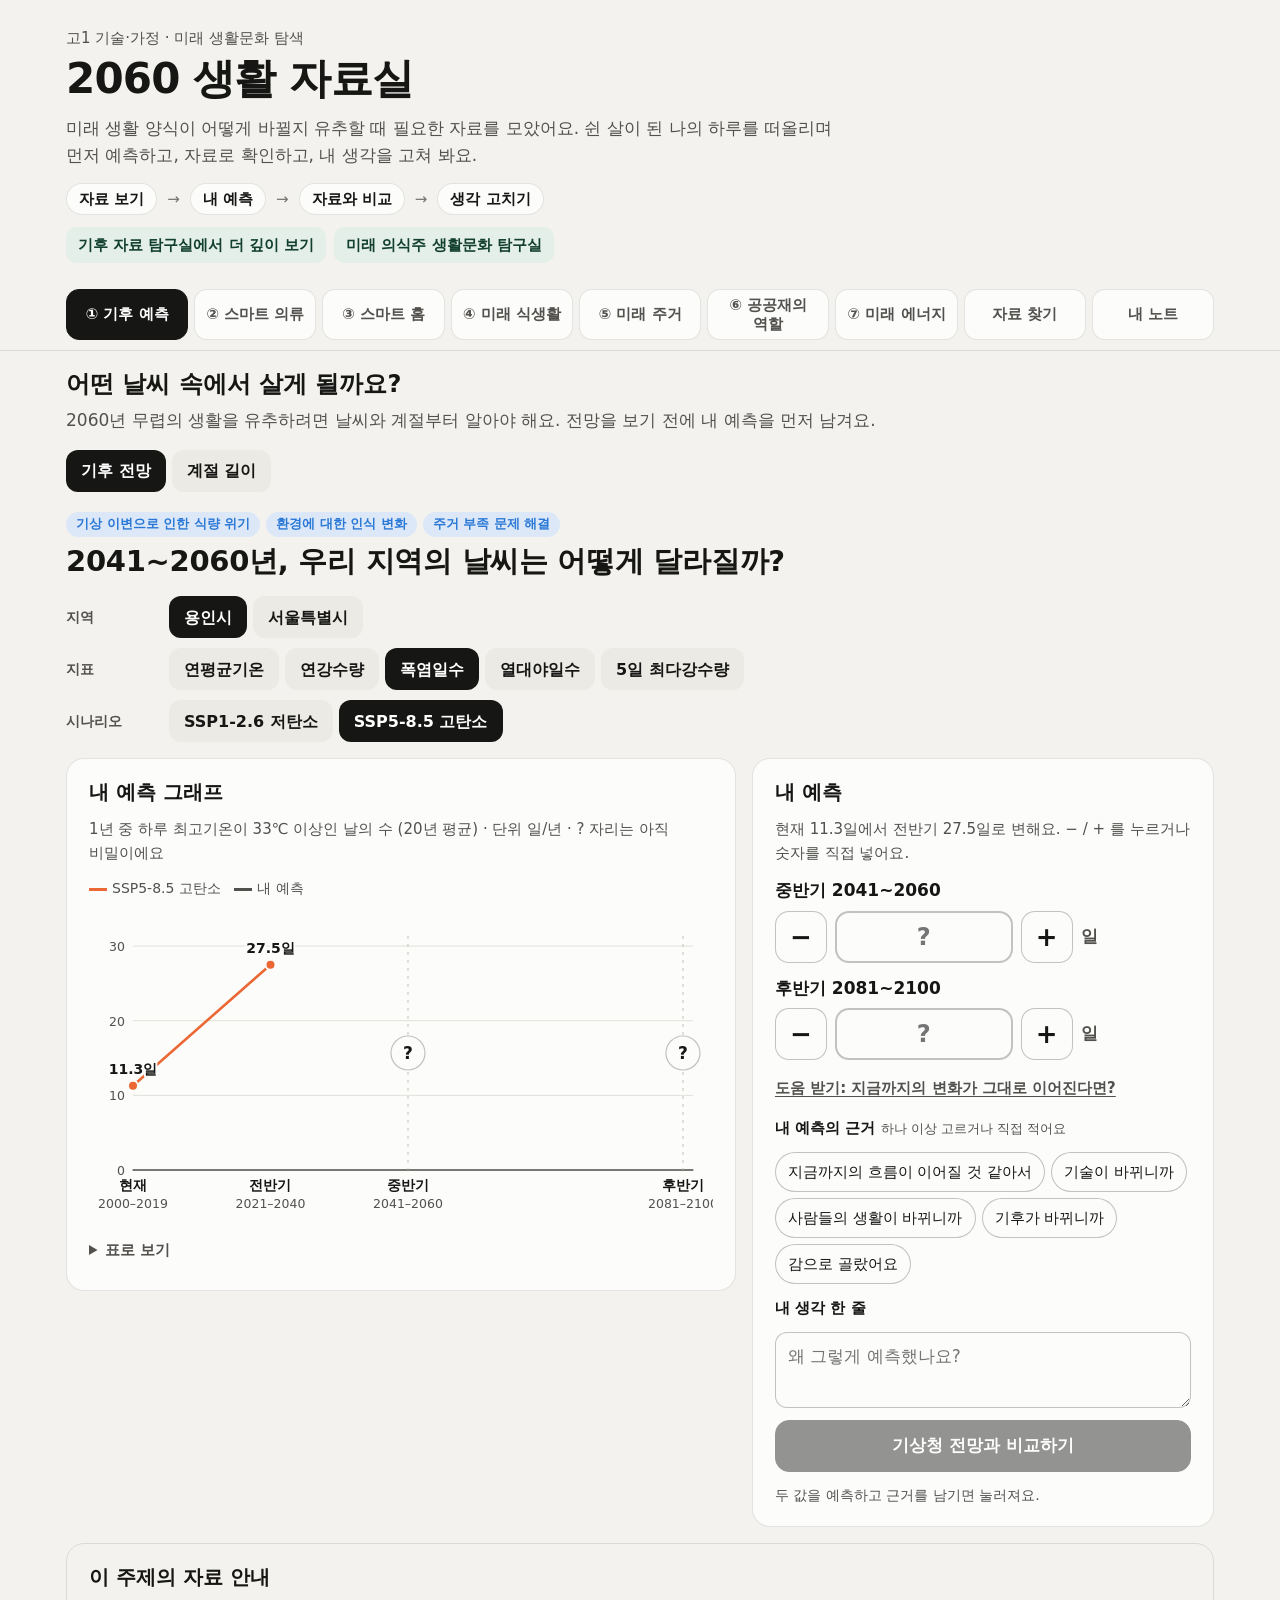
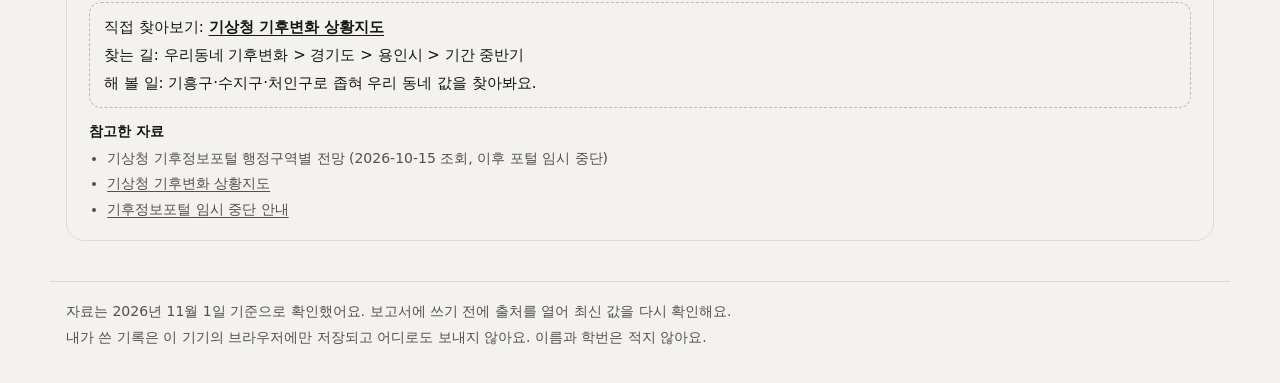
==== 2060/index.html @ e2069303 "2060 생활 자료실 추가 미래 생활 양식의 변화를 유추하는 자료를 일곱 영역으로 모으고, 기후 예측과 같은 예측 후 비교 과정을 모든 주제에 적용했다.  Co-Authored-B" ====
<!doctype html>
<html lang="ko">
<head>
  <meta charset="utf-8">
  <meta name="viewport" content="width=device-width, initial-scale=1, viewport-fit=cover">
  <meta name="claude:viewport-fit-sides" content="cover">
  <meta name="description" content="미래 생활 양식의 변화를 유추하는 데 필요한 자료를 예측과 비교로 확인하는 학생용 자료 안내 웹사이트">
  <title>2060 생활 자료실</title>
  <link rel="icon" href="data:image/svg+xml,%3Csvg xmlns='http://www.w3.org/2000/svg' viewBox='0 0 64 64'%3E%3Crect width='64' height='64' rx='14' fill='%23123f2f'/%3E%3Cpath d='M12 44 L26 30 L36 38 L52 18' stroke='%23eb6834' stroke-width='6' fill='none' stroke-linecap='round' stroke-linejoin='round'/%3E%3C/svg%3E">
  <link rel="stylesheet" href="lab.css">
</head>
<body>
<!--BODY-START-->
  <header class="masthead">
    <div class="wrap">
      <p class="eyebrow">고1 기술·가정 · 미래 생활문화 탐색</p>
      <h1>2060 생활 자료실</h1>
      <p class="sub">미래 생활 양식이 어떻게 바뀔지 유추할 때 필요한 자료를 모았어요. 쉰 살이 된 나의 하루를 떠올리며 먼저 예측하고, 자료로 확인하고, 내 생각을 고쳐 봐요.</p>
      <div class="cycle" aria-label="활동 순서"><b>자료 보기</b><span>→</span><b>내 예측</b><span>→</span><b>자료와 비교</b><span>→</span><b>생각 고치기</b></div>
      <div class="mast-links">
        <a href="https://hahahoho-2.github.io/climate-living-lab/" target="_blank" rel="noopener">기후 자료 탐구실에서 더 깊이 보기</a>
        <a href="https://hahahoho-2.github.io/climate-living-lab/future/" target="_blank" rel="noopener">미래 의식주 생활문화 탐구실</a>
      </div>
    </div>
  </header>

  <div class="controls">
    <div class="wrap">
      <nav class="tabs" id="tabs" role="tablist" aria-label="탐구 영역"></nav>
    </div>
  </div>

  <main class="wrap" id="main" tabindex="-1">
    <noscript><p class="panel">이 페이지는 자바스크립트가 켜져 있어야 동작해요.</p></noscript>
  </main>

  <footer class="wrap foot">
    <p>자료는 2026년 11월 1일 기준으로 확인했어요. 보고서에 쓰기 전에 출처를 열어 최신 값을 다시 확인해요.</p>
    <p>내가 쓴 기록은 이 기기의 브라우저에만 저장되고 어디로도 보내지 않아요. 이름과 학번은 적지 않아요.</p>
  </footer>

  <div class="toast" id="toast" role="status" aria-live="polite" hidden></div>
<!--BODY-END-->
  <script src="../data.js"></script>
  <script src="content.js"></script>
  <script src="app.js"></script>
</body>
</html>
---- 2060/lab.css ----
/* 2060 생활 자료실 — 모양 파일 (색·크기 토큰은 ../style.css 와 같은 값을 써요)
   레이아웃: 위쪽에 고정 탭, 안쪽은 '자료(왼쪽) + 내 예측(오른쪽)' 두 칸, 좁은 화면은 한 칸 */
:root {
  --bg: #f3f2ee;
  --surface: #fcfcfb;
  --surface-2: #ebeae5;
  --ink: #161614;
  --ink-2: #52514e;
  --muted: #76746e;
  --grid: #e1e0d9;
  --axis: #c3c2b7;
  --border: rgba(11, 11, 11, 0.10);
  --border-strong: rgba(11, 11, 11, 0.24);
  --sel-bg: #161614;
  --sel-ink: #ffffff;
  --up-bg: #fbe3d8;
  --down-bg: #dce8f8;
  --warn-bg: #fff3d6;
  --ok-bg: #e3efe8;
  --brand: #123f2f;
  --s-low: #2a78d6;
  --s-high: #eb6834;
  --s-pred: #52514e;
  --s-rest: #a7adb0;
  --s-sand: #d9cfbd;
  --g-food: #2e7d32;
  --g-food-wash: #e6f2e6;
  --g-wear: #6b4fd8;
  --g-wear-wash: #efebfd;
  --g-home: #b0560f;
  --g-home-wash: #fbeddf;
  --radius: 18px;
  --font: system-ui, -apple-system, "Apple SD Gothic Neo", "Malgun Gothic", "Noto Sans KR", "Segoe UI", sans-serif;
}
@media (prefers-color-scheme: dark) {
  :root:not([data-theme="light"]) {
    color-scheme: dark;
    --bg: #121211; --surface: #1a1a19; --surface-2: #2a2a28;
    --ink: #f4f4f1; --ink-2: #c3c2b7; --muted: #a09e97;
    --grid: #2c2c2a; --axis: #4a4a46;
    --border: rgba(255, 255, 255, 0.10); --border-strong: rgba(255, 255, 255, 0.26);
    --sel-bg: #f4f4f1; --sel-ink: #161614;
    --up-bg: #4a2416; --down-bg: #172f4f; --warn-bg: #3d3112; --ok-bg: #1b2c23;
    --brand: #8fd1ae;
    --s-low: #3987e5; --s-high: #e0683a; --s-pred: #c3c2b7; --s-rest: #6f7476; --s-sand: #6d6450;
    --g-food: #6cc472; --g-food-wash: #1a2e1b;
    --g-wear: #a898f5; --g-wear-wash: #262040;
    --g-home: #e8a05c; --g-home-wash: #33240f;
  }
}
:root[data-theme="dark"] {
  color-scheme: dark;
  --bg: #121211; --surface: #1a1a19; --surface-2: #2a2a28;
  --ink: #f4f4f1; --ink-2: #c3c2b7; --muted: #a09e97;
  --grid: #2c2c2a; --axis: #4a4a46;
  --border: rgba(255, 255, 255, 0.10); --border-strong: rgba(255, 255, 255, 0.26);
  --sel-bg: #f4f4f1; --sel-ink: #161614;
  --up-bg: #4a2416; --down-bg: #172f4f; --warn-bg: #3d3112; --ok-bg: #1b2c23;
  --brand: #8fd1ae;
  --s-low: #3987e5; --s-high: #e0683a; --s-pred: #c3c2b7; --s-rest: #6f7476; --s-sand: #6d6450;
  --g-food: #6cc472; --g-food-wash: #1a2e1b;
  --g-wear: #a898f5; --g-wear-wash: #262040;
  --g-home: #e8a05c; --g-home-wash: #33240f;
}

*, *::before, *::after { box-sizing: border-box; }
html { -webkit-text-size-adjust: 100%; text-size-adjust: 100%; }
body {
  margin: 0; background: var(--bg); color: var(--ink);
  font-family: var(--font); font-size: 17px; line-height: 1.6;
  word-break: keep-all; overflow-wrap: anywhere;
  -webkit-tap-highlight-color: transparent;
}
body::before { content: ""; position: fixed; inset: 0 0 auto; height: env(safe-area-inset-top, 0px); z-index: 10; background: var(--bg); }
button, input, textarea, select { font: inherit; color: inherit; }
button { cursor: pointer; touch-action: manipulation; }
a { color: inherit; text-underline-offset: 3px; }
button:focus-visible, a:focus-visible, input:focus-visible, textarea:focus-visible, summary:focus-visible {
  outline: 3px solid var(--s-low); outline-offset: 2px;
}
h1, h2, h3, h4, p { margin: 0; }
h1, h2, h3 { line-height: 1.3; text-wrap: balance; }
ul, ol { margin: 0; padding-left: 1.3em; display: grid; gap: 6px; }
[hidden] { display: none !important; }

.wrap {
  width: 100%; max-width: 1180px; margin-inline: auto;
  padding-left: max(16px, env(safe-area-inset-left, 0px));
  padding-right: max(16px, env(safe-area-inset-right, 0px));
}

/* 머리글 */
.masthead { padding-block: 26px 16px; }
.masthead .eyebrow { color: var(--ink-2); font-size: 15px; }
.masthead h1 { font-size: clamp(30px, 5vw, 42px); letter-spacing: -0.02em; margin-top: 2px; }
.masthead .sub { color: var(--ink-2); margin-top: 8px; max-width: 46em; }
.cycle { display: flex; flex-wrap: wrap; gap: 6px 10px; align-items: center; margin-top: 14px; font-size: 15px; color: var(--ink-2); }
.cycle b { color: var(--ink); background: var(--surface); border: 1px solid var(--border); border-radius: 999px; padding: 3px 12px; font-weight: 700; }
.cycle span { color: var(--muted); }
.mast-links { display: flex; flex-wrap: wrap; gap: 8px; margin-top: 12px; font-size: 15px; }
.mast-links a { padding: 6px 12px; border-radius: 10px; background: var(--ok-bg); color: var(--brand); text-decoration: none; font-weight: 600; }

/* 탭 */
.controls { position: sticky; top: env(safe-area-inset-top, 0px); z-index: 5; background: var(--bg); border-bottom: 1px solid var(--border); }
.tabs { display: grid; grid-template-columns: repeat(9, minmax(0, 1fr)); gap: 6px; padding-block: 10px; }
.tab {
  min-height: 50px; padding: 6px 6px; border-radius: 13px; font-weight: 700; font-size: 15px; line-height: 1.25;
  background: var(--surface); color: var(--ink-2); border: 1px solid var(--border);
}
.tab[aria-selected="true"] { background: var(--sel-bg); color: var(--sel-ink); border-color: var(--sel-bg); }

main { padding-block: 18px 40px; display: grid; gap: 16px; }
main:focus { outline: none; }

.panel { background: var(--surface); border: 1px solid var(--border); border-radius: var(--radius); padding: 20px 22px; min-width: 0; display: grid; gap: 12px; align-content: start; }
.panel > h3 { font-size: 20px; }
.panel-desc { color: var(--ink-2); font-size: 15px; }
.intro { display: grid; gap: 6px; max-width: 54em; }
.intro h2 { font-size: 24px; }
.intro p { color: var(--ink-2); }

/* 주제 고르기 */
.pickers { display: grid; gap: 10px; }
.pick-row { display: flex; flex-wrap: wrap; gap: 6px 12px; align-items: center; min-width: 0; }
.pick-label { font-size: 14px; font-weight: 700; color: var(--ink-2); min-width: 6.5em; }
.pills { display: flex; flex-wrap: wrap; gap: 6px; min-width: 0; }
.pill {
  min-height: 42px; padding: 7px 14px; border-radius: 12px; font-size: 16px; font-weight: 600;
  background: var(--surface-2); color: var(--ink); border: 1px solid transparent;
}
.pill[aria-pressed="true"] { background: var(--sel-bg); color: var(--sel-ink); }
.pill .tick { font-size: 13px; margin-left: 4px; color: var(--g-food); }
.pill[aria-pressed="true"] .tick { color: inherit; }

/* 주제 머리 */
.topic-head { display: grid; gap: 6px; margin-top: 4px; }
.topic-head h2 { font-size: clamp(23px, 3.2vw, 29px); letter-spacing: -0.01em; }
.tags { display: flex; flex-wrap: wrap; gap: 6px; }
.tag { font-size: 13px; font-weight: 700; padding: 2px 10px; border-radius: 999px; background: var(--surface-2); color: var(--ink-2); }
.t-food .tag { background: var(--g-food-wash); color: var(--g-food); }
.t-wear .tag { background: var(--g-wear-wash); color: var(--g-wear); }
.t-home .tag, .t-public .tag { background: var(--g-home-wash); color: var(--g-home); }
.t-smart .tag, .t-energy .tag { background: var(--ok-bg); color: var(--brand); }
.t-climate .tag { background: var(--down-bg); color: var(--s-low); }

.lab-grid { display: grid; grid-template-columns: minmax(0, 1.45fr) minmax(0, 1fr); gap: 16px; align-items: start; }
.stack { display: grid; gap: 16px; min-width: 0; }

.know { display: grid; gap: 6px; padding-left: 1.2em; }
.note { font-size: 14px; color: var(--ink-2); }
.warn { background: var(--warn-bg); border-radius: 12px; padding: 10px 14px; font-size: 15px; }

/* 원리 */
.flow { display: grid; grid-template-columns: repeat(auto-fit, minmax(170px, 1fr)); gap: 10px; counter-reset: flow; }
.flow-step { background: var(--surface-2); border-radius: 12px; padding: 12px 14px; display: grid; gap: 4px; align-content: start; min-width: 0; }
.flow-step b { display: block; font-size: 16px; }
.flow-step b::before { counter-increment: flow; content: counter(flow) ". "; color: var(--muted); }
.flow-step span { font-size: 15px; color: var(--ink-2); }
.flow-step em { font-style: normal; font-size: 13px; font-weight: 700; color: var(--s-low); }

.fig { margin: 0; display: grid; gap: 6px; min-width: 0; }
.fig figcaption { font-size: 14px; color: var(--ink-2); }
.fig-scroll { overflow-x: auto; }
.fig-scroll svg { max-width: 480px; margin-inline: auto; }
.fig > svg { max-width: 340px; margin-inline: auto; }
.fig svg, .chart svg { display: block; width: 100%; height: auto; }
.figs { display: grid; grid-template-columns: repeat(auto-fit, minmax(200px, 1fr)); gap: 12px; }
.fg { color: var(--ink); }
.fg text { fill: currentColor; font-family: var(--font); font-size: 14px; }
.fg .small { font-size: 12.5px; fill: var(--ink-2); }
.fg text.halo { paint-order: stroke; stroke: var(--surface); stroke-width: 4px; stroke-linejoin: round; }
.fg .ln { stroke: currentColor; fill: none; stroke-width: 1.8; stroke-linecap: round; stroke-linejoin: round; }
.fg .ln-m { stroke: var(--ink-2); fill: none; stroke-width: 1.4; stroke-linecap: round; }
.fg .box { fill: var(--surface-2); stroke: var(--border-strong); stroke-width: 1.2; }
.fg .sf { fill: var(--surface); stroke: var(--border-strong); stroke-width: 1.2; }
.fg .hot { fill: var(--s-high); stroke: none; }
.fg .hot-l { stroke: var(--s-high); fill: none; stroke-width: 2.4; stroke-linecap: round; }
.fg .cool { fill: var(--s-low); stroke: none; }
.fg .cool-l { stroke: var(--s-low); fill: none; stroke-width: 2.4; stroke-linecap: round; }
.fg .leaf { fill: var(--g-food); stroke: none; }
.fg .sand { fill: var(--s-sand); stroke: none; }
.fg .ink { fill: var(--ink-2); stroke: none; }

.mini-table { overflow-x: auto; }
table { border-collapse: collapse; width: 100%; font-size: 15px; }
th, td { text-align: left; padding: 8px 10px; border-bottom: 1px solid var(--border); vertical-align: top; }
th { color: var(--ink-2); font-weight: 700; background: var(--surface-2); }
td.num, th.num { text-align: right; font-variant-numeric: tabular-nums; white-space: nowrap; }
details summary { cursor: pointer; font-size: 15px; font-weight: 600; color: var(--ink-2); min-height: 32px; }

/* 예측 */
.predict-row { display: grid; gap: 6px; }
.predict-row .lbl { font-weight: 700; }
.stepper { display: flex; align-items: center; gap: 8px; flex-wrap: wrap; }
.step { width: 52px; height: 52px; border-radius: 14px; border: 1px solid var(--border-strong); background: var(--surface); font-size: 26px; font-weight: 700; line-height: 1; }
.pred-input { width: 7.4em; height: 52px; text-align: center; font-size: 24px; font-weight: 800; border-radius: 14px; border: 2px solid var(--border-strong); background: var(--surface); font-variant-numeric: tabular-nums; }
.unit { font-weight: 700; color: var(--ink-2); }
.hint { font-size: 14px; color: var(--ink-2); min-height: 1.4em; }
.field-label { font-weight: 700; font-size: 15px; }
.field-label small { font-weight: 500; color: var(--ink-2); }
.chips { display: flex; flex-wrap: wrap; gap: 6px; }
.chip { min-height: 40px; padding: 6px 12px; border-radius: 999px; background: var(--surface); border: 1px solid var(--border-strong); font-size: 15px; }
.chip[aria-pressed="true"] { background: var(--sel-bg); color: var(--sel-ink); border-color: var(--sel-bg); }
textarea, .text { width: 100%; border-radius: 12px; border: 1px solid var(--border-strong); background: var(--surface); padding: 10px 12px; resize: vertical; min-height: 46px; }
textarea { min-height: 72px; }
.btn { min-height: 52px; padding: 10px 18px; border-radius: 14px; font-weight: 700; border: 1px solid var(--border-strong); background: var(--surface); }
.btn.primary { background: var(--sel-bg); color: var(--sel-ink); border-color: var(--sel-bg); }
.btn.primary:disabled { opacity: .45; cursor: not-allowed; }
.btn.danger { background: var(--up-bg); border-color: transparent; }
.link-btn { background: none; border: 0; padding: 4px 0; font-size: 15px; font-weight: 600; color: var(--ink-2); text-decoration: underline; text-underline-offset: 3px; text-align: left; }
.btn-row { display: flex; flex-wrap: wrap; gap: 8px; align-items: center; }

/* 문항형 예측 */
.rows { display: grid; gap: 12px; }
.q-row { display: grid; gap: 8px; padding-bottom: 12px; border-bottom: 1px solid var(--border); }
.q-row:last-child { border-bottom: 0; padding-bottom: 0; }
.q-row .q { font-weight: 700; }
.opt { min-height: 42px; padding: 7px 13px; border-radius: 12px; background: var(--surface); border: 1px solid var(--border-strong); font-size: 15px; text-align: left; }
.opt[aria-pressed="true"] { background: var(--sel-bg); color: var(--sel-ink); border-color: var(--sel-bg); }
.opt.right { background: var(--ok-bg); border-color: var(--brand); color: var(--ink); font-weight: 700; }
.opt.wrong { background: var(--up-bg); border-color: transparent; color: var(--ink); }
.opt:disabled { cursor: default; }
.why { font-size: 15px; color: var(--ink-2); }
.mark { font-weight: 800; }

/* 결과 */
.verdict { display: grid; grid-template-columns: repeat(auto-fit, minmax(150px, 1fr)); gap: 10px; }
.stat { background: var(--surface-2); border-radius: 12px; padding: 10px 14px; }
.stat span { display: block; font-size: 14px; color: var(--ink-2); }
.stat b { font-size: 24px; font-variant-numeric: tabular-nums; }
.stat.real { background: var(--up-bg); }
.two { display: grid; grid-template-columns: repeat(2, minmax(0, 1fr)); gap: 12px; }
.two > div { background: var(--surface-2); border-radius: 12px; padding: 12px 14px; display: grid; gap: 6px; align-content: start; min-width: 0; }
.two h4 { font-size: 16px; }
.two ul { font-size: 15px; }
.two .can { background: var(--ok-bg); }
.two .cannot { background: var(--warn-bg); }
.ask { font-weight: 700; }
.find-box { border: 1px dashed var(--border-strong); border-radius: 12px; padding: 12px 14px; display: grid; gap: 4px; font-size: 15px; }
.find-box a { font-weight: 700; }
.src { font-size: 14px; color: var(--ink-2); display: grid; gap: 4px; }
.src ul { gap: 3px; }
.src b { color: var(--ink); }
.guide-box { background: transparent; }

/* 자료 찾기 */
.guide-steps { display: grid; gap: 6px; padding-left: 1.4em; }
.guide details { border-top: 1px solid var(--border); padding-block: 8px; }
.guide details[open] { display: grid; gap: 8px; }
.guide summary { font-size: 17px; color: var(--ink); min-height: 40px; }
.record { display: grid; grid-template-columns: repeat(2, minmax(0, 1fr)); gap: 10px; }
.record label { display: grid; gap: 4px; font-size: 14px; font-weight: 700; min-width: 0; }
.record .wide { grid-column: 1 / -1; }

/* 노트 */
.progress { display: flex; align-items: center; gap: 12px; }
.bar { flex: 1; height: 10px; background: var(--surface-2); border-radius: 999px; overflow: hidden; }
.bar i { display: block; height: 100%; background: var(--s-high); }
.closing { background: var(--brand); color: var(--bg); border-radius: var(--radius); padding: 22px; display: grid; gap: 6px; }
.closing p:first-child { font-size: 22px; font-weight: 800; line-height: 1.35; }
.toast { position: fixed; left: 50%; bottom: calc(18px + env(safe-area-inset-bottom, 0px)); transform: translateX(-50%); background: var(--sel-bg); color: var(--sel-ink); padding: 10px 18px; border-radius: 12px; z-index: 20; font-size: 15px; }

.foot { padding-block: 18px 34px; border-top: 1px solid var(--border); color: var(--ink-2); font-size: 14px; display: grid; gap: 4px; }

.ecg-control { display: grid; gap: 6px; }
.ecg-control input[type=range] { width: 100%; height: 34px; accent-color: var(--s-high); }

@media (max-width: 1040px) and (min-width: 861px) {
  .tabs { grid-template-columns: repeat(5, minmax(0, 1fr)); }
}
@media (max-width: 860px) {
  .lab-grid { grid-template-columns: minmax(0, 1fr); }
  .tabs { grid-template-columns: repeat(3, minmax(0, 1fr)); }
  .tab { min-height: 44px; }
  .controls { position: static; }
}
@media (max-width: 560px) {
  .two, .record { grid-template-columns: minmax(0, 1fr); }
  .panel { padding: 16px; }
  .tab { font-size: 15px; }
}
@media (prefers-reduced-motion: no-preference) {
  .reveal { animation: rise .28s ease-out; }
  @keyframes rise { from { transform: translateY(6px); } to { transform: none; } }
}
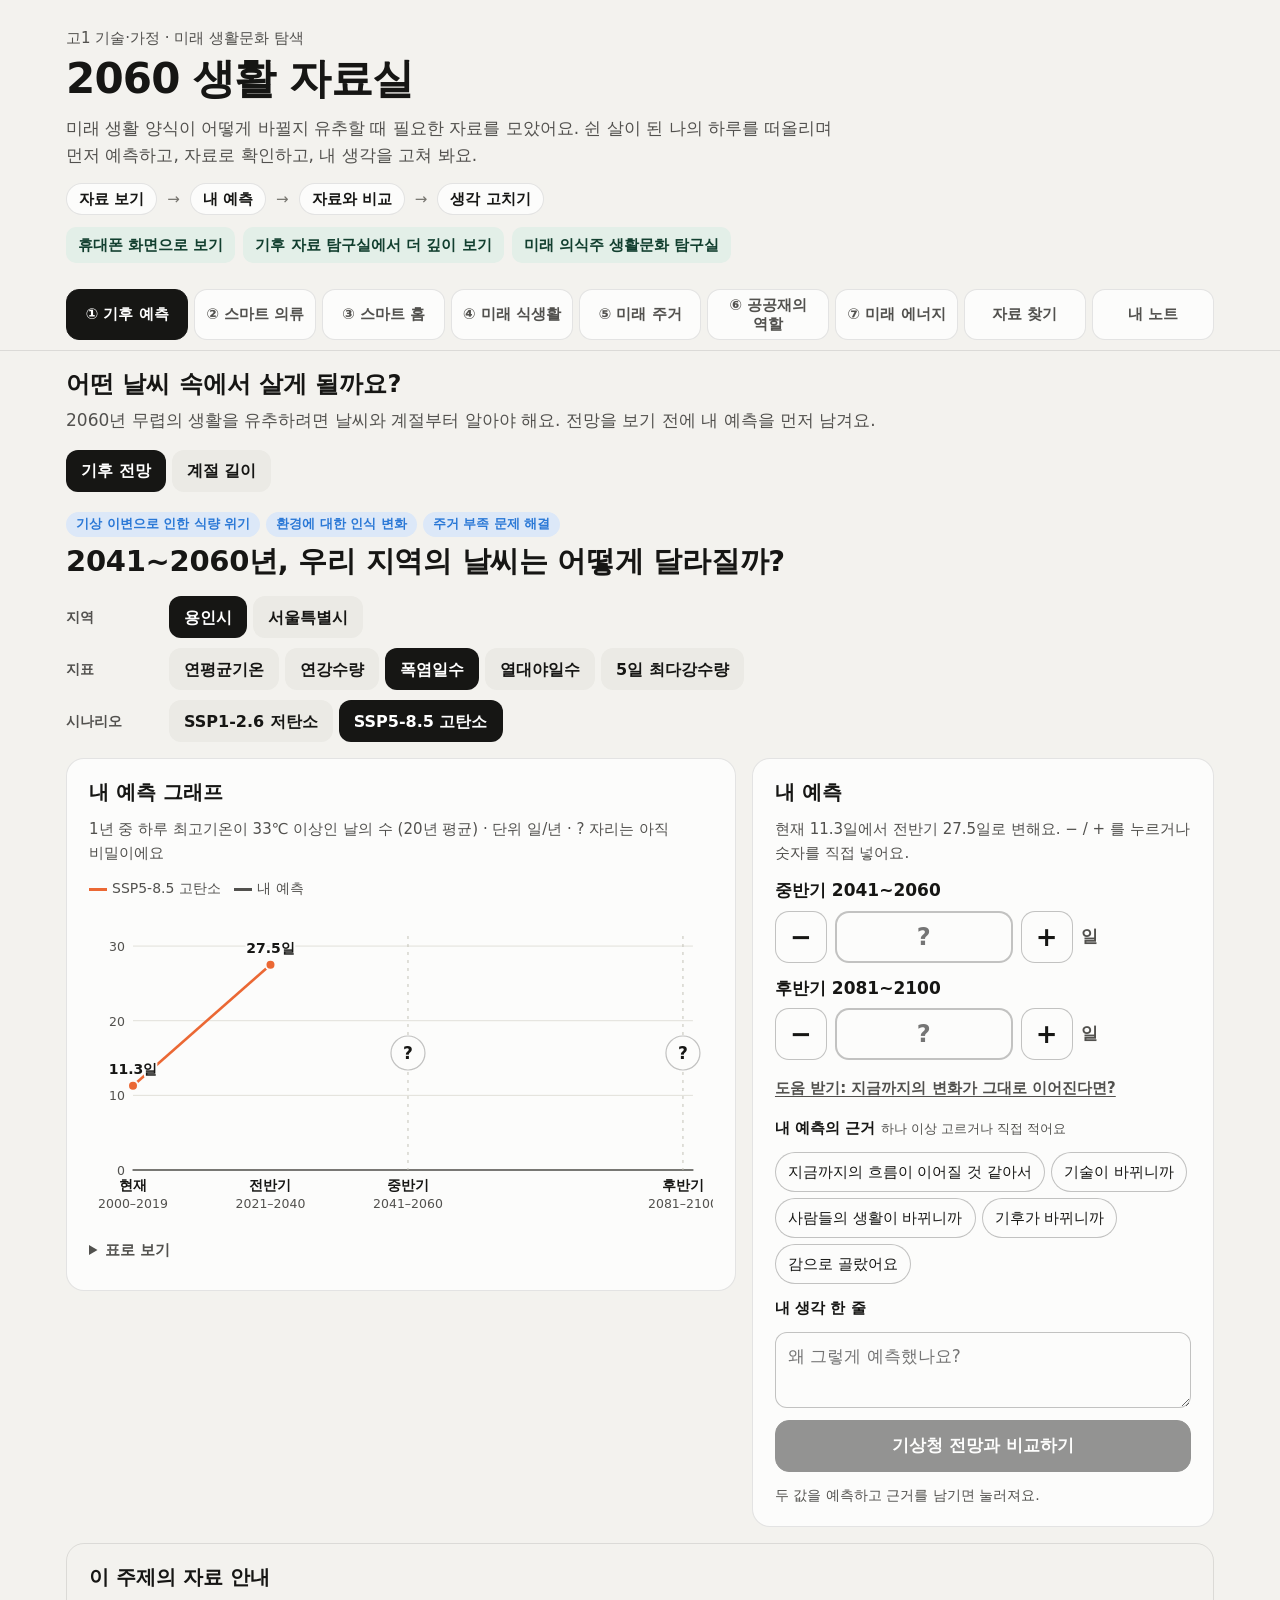
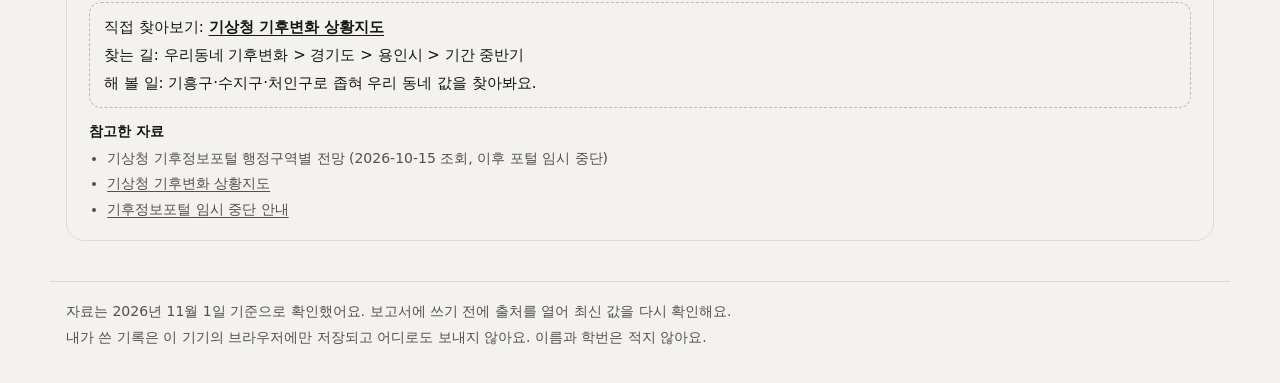
==== commit 4451f507: "2060 생활 자료실: 휴대폰 참여용 화면(2060/m/) 추가 머리글과 한 줄 탭을 위에 고정하고, 주제 목록을 옆으로 밀어 보게 했다. 예측 입력과 단추를 크게 하고, 결과가 " ====
--- a/2060/index.html
+++ b/2060/index.html
@@ -18,6 +18,7 @@
       <p class="sub">미래 생활 양식이 어떻게 바뀔지 유추할 때 필요한 자료를 모았어요. 쉰 살이 된 나의 하루를 떠올리며 먼저 예측하고, 자료로 확인하고, 내 생각을 고쳐 봐요.</p>
       <div class="cycle" aria-label="활동 순서"><b>자료 보기</b><span>→</span><b>내 예측</b><span>→</span><b>자료와 비교</b><span>→</span><b>생각 고치기</b></div>
       <div class="mast-links">
+        <a href="m/">휴대폰 화면으로 보기</a>
         <a href="https://hahahoho-2.github.io/climate-living-lab/" target="_blank" rel="noopener">기후 자료 탐구실에서 더 깊이 보기</a>
         <a href="https://hahahoho-2.github.io/climate-living-lab/future/" target="_blank" rel="noopener">미래 의식주 생활문화 탐구실</a>
       </div>
